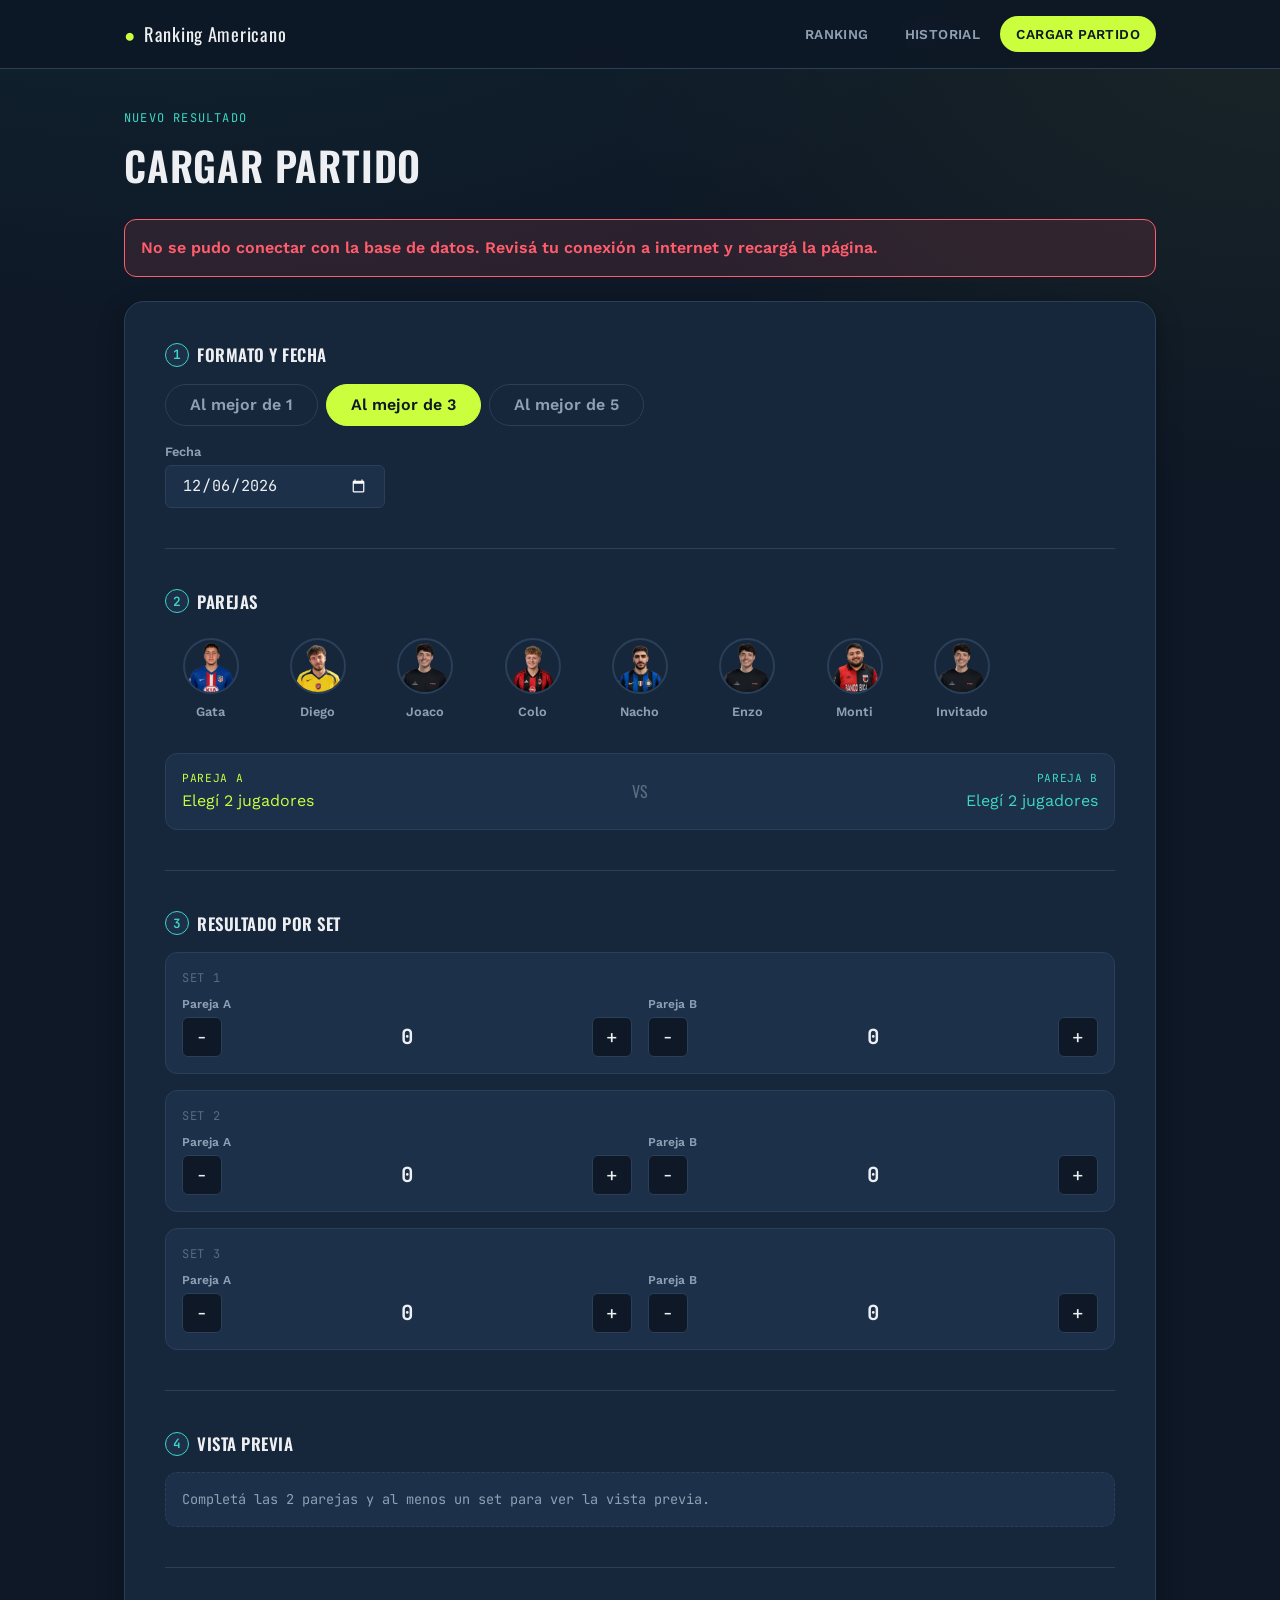
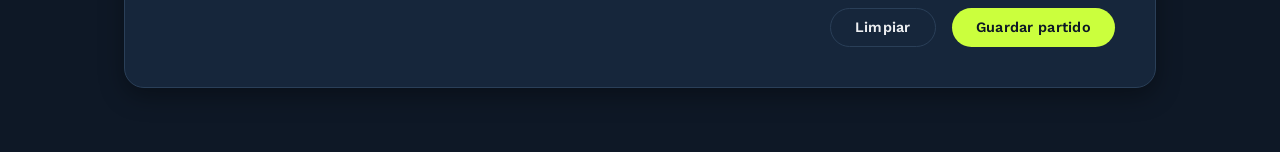
==== cargar.html @ c0297fbe "Ranking de padel con SheetDB como base de datos" ====
<!DOCTYPE html>
<html lang="es">
<head>
  <meta charset="UTF-8" />
  <meta name="viewport" content="width=device-width, initial-scale=1.0" />
  <title>Cargar Partido — Americano de Pádel</title>
  <meta name="description" content="Cargá el resultado de un partido: formato, parejas y sets. El ranking se actualiza al instante." />

  <link rel="preconnect" href="https://fonts.googleapis.com" />
  <link rel="preconnect" href="https://fonts.gstatic.com" crossorigin />
  <link href="https://fonts.googleapis.com/css2?family=Oswald:wght@500;600;700&family=Work+Sans:wght@400;500;600&family=JetBrains+Mono:wght@400;600;700&display=swap" rel="stylesheet" />
  <link rel="icon" type="image/png" href="/assets/images/favicon.png" />
  <link rel="stylesheet" href="css/reset.css" />
  <link rel="stylesheet" href="css/variables.css" />
  <link rel="stylesheet" href="css/styles.css" />
</head>
<body>

  <header class="site-header">
    <div class="container">
      <a href="index.html" class="brand"><span class="brand-mark">●</span> Ranking Americano</a>
      <button class="nav-toggle" id="nav-toggle" aria-expanded="false" aria-controls="main-nav" aria-label="Abrir menú">
        <span class="nav-toggle__bar"></span>
        <span class="nav-toggle__bar"></span>
        <span class="nav-toggle__bar"></span>
      </button>
      <nav class="main-nav" id="main-nav" aria-label="Navegación principal">
        <a href="index.html">Ranking</a>
        <a href="historial.html">Historial</a>
        <a href="cargar.html" aria-current="page">Cargar Partido</a>
      </nav>
    </div>
  </header>

  <main>
    <div class="container">
      <div class="page-header">
        <span class="eyebrow" id="page-eyebrow">Nuevo resultado</span>
        <h1 id="page-titulo">Cargar partido</h1>
      </div>

      <div id="editar-banner" class="feedback-banner" style="display:none;"></div>
      <div id="feedback-banner" class="feedback-banner" role="status"></div>

      <form class="form-card" id="form-cargar-partido" novalidate>

        <div class="form-step">
          <h2 class="form-step__title"><span class="form-step__num">1</span> Formato y fecha</h2>
          <div class="pill-group" role="radiogroup" aria-label="Formato del partido">
            <label class="pill-option">
              <input type="radio" name="formato" value="1" />
              <span>Al mejor de 1</span>
            </label>
            <label class="pill-option">
              <input type="radio" name="formato" value="3" checked />
              <span>Al mejor de 3</span>
            </label>
            <label class="pill-option">
              <input type="radio" name="formato" value="5" />
              <span>Al mejor de 5</span>
            </label>
          </div>
          <div class="field-group field-group--fecha">
            <label for="fecha-partido">Fecha</label>
            <input type="date" id="fecha-partido" />
          </div>
        </div>

        <div class="form-step">
          <h2 class="form-step__title"><span class="form-step__num">2</span> Parejas</h2>
          <div class="chips-grid" id="chips-grid" role="group" aria-label="Selección de jugadores"></div>

          <div class="parejas-resumen">
            <div class="resumen-pareja resumen-a">
              <span class="resumen-pareja__label">Pareja A</span>
              <span id="resumen-a-nombres">Elegí 2 jugadores</span>
            </div>
            <span class="resumen-vs">VS</span>
            <div class="resumen-pareja resumen-b">
              <span class="resumen-pareja__label">Pareja B</span>
              <span id="resumen-b-nombres">Elegí 2 jugadores</span>
            </div>
          </div>
        </div>

        <div class="form-step">
          <h2 class="form-step__title"><span class="form-step__num">3</span> Resultado por set</h2>
          <div class="sets-inputs" id="sets-inputs"></div>
        </div>

        <div class="form-step">
          <h2 class="form-step__title"><span class="form-step__num">4</span> Vista previa</h2>
          <div class="preview-panel" id="preview-panel">
            <span class="stat-muted">Completá las parejas y al menos un set para ver la vista previa.</span>
          </div>
        </div>

        <div class="form-actions">
          <button type="button" id="btn-limpiar" class="btn btn-secondary">Limpiar</button>
          <button type="submit" class="btn btn-primary" id="btn-guardar">Guardar partido</button>
        </div>
      </form>
    </div>
  </main>

  <script src="js/nav.js"></script>
  <script src="js/data.js"></script>
  <script src="js/elo.js"></script>
  <script src="js/partidos.js"></script>
  <script src="js/cargar.js"></script>
</body>
</html>
---- css/variables.css ----
/* ============================================
   VARIABLES — sistema de diseño "Marcador de Pádel"
   Inspirado en las paredes de vidrio y la pelota
   fluorescente de una cancha de pádel de noche.
   ============================================ */

:root {
  /* --- Color: superficies --- */
  --color-bg: #0e1826;
  --color-bg-panel: #16263b;
  --color-bg-panel-alt: #1c3049;
  --color-border: #2a3f58;

  /* --- Color: acentos --- */
  --color-ball: #cbff3d;       /* pelota de pádel */
  --color-ball-dim: #8fb32a;
  --color-glass: #3ed6c4;      /* pared de vidrio */
  --color-loss: #ff5c6c;
  --color-invitado: #5b6b80;

  /* --- Color: texto --- */
  --color-text: #edeff2;
  --color-text-muted: #8fa0b5;
  --color-text-faint: #5b6b80;

  /* --- Tipografía --- */
  --font-display: "Oswald", "Arial Narrow", sans-serif;
  --font-body: "Work Sans", system-ui, sans-serif;
  --font-mono: "JetBrains Mono", "Courier New", monospace;

  /* --- Radios --- */
  --radius-sm: 6px;
  --radius-md: 12px;
  --radius-lg: 20px;
  --radius-full: 999px;

  /* --- Espaciados --- */
  --space-1: 4px;
  --space-2: 8px;
  --space-3: 16px;
  --space-4: 24px;
  --space-5: 40px;
  --space-6: 64px;

  /* --- Sombra --- */
  --shadow-panel: 0 8px 24px rgba(0, 0, 0, 0.35);

  /* --- Transición --- */
  --ease: cubic-bezier(0.4, 0, 0.2, 1);
}
---- css/styles.css ----
/* ============================================
   ESTILOS GENERALES
   ============================================ */

body {
  background: var(--color-bg);
  background-image:
    radial-gradient(ellipse 900px 500px at 15% -10%, rgba(62, 214, 196, 0.08), transparent),
    radial-gradient(ellipse 700px 500px at 100% 0%, rgba(203, 255, 61, 0.06), transparent);
  color: var(--color-text);
  font-family: var(--font-body);
}

.container {
  max-width: 1080px;
  margin: 0 auto;
  padding: 0 var(--space-4);
}

h1, h2, h3 {
  font-family: var(--font-display);
  text-transform: uppercase;
  letter-spacing: 0.02em;
  font-weight: 600;
}

/* ============================================
   NAVEGACIÓN
   ============================================ */

.site-header {
  position: sticky;
  top: 0;
  z-index: 10;
  background: rgba(14, 24, 38, 0.9);
  backdrop-filter: blur(8px);
  border-bottom: 1px solid var(--color-border);
}

.site-header .container {
  display: flex;
  align-items: center;
  justify-content: space-between;
  gap: var(--space-4);
  padding-top: var(--space-3);
  padding-bottom: var(--space-3);
  position: relative;
}

.brand {
  display: flex;
  align-items: baseline;
  gap: var(--space-2);
  font-family: var(--font-display);
  font-size: 1.15rem;
  letter-spacing: 0.04em;
}

.brand .brand-mark {
  color: var(--color-ball);
}

.main-nav {
  display: flex;
  gap: var(--space-1);
}

.main-nav a {
  display: block;
  padding: var(--space-2) var(--space-3);
  border-radius: var(--radius-full);
  font-size: 0.85rem;
  font-weight: 600;
  letter-spacing: 0.03em;
  text-transform: uppercase;
  color: var(--color-text-muted);
  transition: color 0.2s var(--ease), background 0.2s var(--ease);
}

.main-nav a:hover {
  color: var(--color-text);
}

.main-nav a[aria-current="page"] {
  color: var(--color-bg);
  background: var(--color-ball);
}

/* --- Botón hamburguesa (solo visible en mobile, ver media query) --- */

.nav-toggle {
  display: none;
  flex-direction: column;
  justify-content: center;
  gap: 5px;
  width: 40px;
  height: 40px;
  border-radius: var(--radius-sm);
  flex-shrink: 0;
}

.nav-toggle__bar {
  display: block;
  width: 20px;
  height: 2px;
  background: var(--color-text);
  margin: 0 auto;
  transition: transform 0.2s var(--ease), opacity 0.2s var(--ease);
}

.nav-toggle--activo .nav-toggle__bar:nth-child(1) {
  transform: translateY(7px) rotate(45deg);
}

.nav-toggle--activo .nav-toggle__bar:nth-child(2) {
  opacity: 0;
}

.nav-toggle--activo .nav-toggle__bar:nth-child(3) {
  transform: translateY(-7px) rotate(-45deg);
}

/* ============================================
   PÁGINA — encabezado de sección
   ============================================ */

.page-header {
  padding: var(--space-5) 0 var(--space-4);
}

.page-header .eyebrow {
  display: block;
  font-family: var(--font-mono);
  font-size: 0.75rem;
  letter-spacing: 0.1em;
  text-transform: uppercase;
  color: var(--color-glass);
  margin-bottom: var(--space-2);
}

.page-header h1 {
  font-size: clamp(1.8rem, 4vw, 2.5rem);
}

.page-header p {
  margin-top: var(--space-2);
  color: var(--color-text-muted);
  max-width: 60ch;
}

main {
  padding-bottom: var(--space-6);
}

/* ============================================
   RANKING — tabla
   ============================================ */

.table-scroll {
  overflow-x: auto;
  border: 1px solid var(--color-border);
  border-radius: var(--radius-lg);
  background: var(--color-bg-panel);
  box-shadow: var(--shadow-panel);
}

.ranking-table {
  min-width: 720px;
}

.ranking-table th,
.ranking-table td {
  padding: var(--space-3);
  text-align: left;
  white-space: nowrap;
}

.ranking-table thead th {
  font-family: var(--font-mono);
  font-size: 0.7rem;
  letter-spacing: 0.08em;
  text-transform: uppercase;
  color: var(--color-text-faint);
  border-bottom: 1px solid var(--color-border);
}

.ranking-table thead th[data-criterio] {
  cursor: pointer;
  user-select: none;
  transition: color 0.15s var(--ease);
}

.ranking-table thead th[data-criterio]:hover {
  color: var(--color-text);
}

.ranking-table thead th[data-criterio]:focus-visible {
  outline: 2px solid var(--color-glass);
  outline-offset: -2px;
}

.ranking-table thead th[data-criterio]::after {
  content: "";
  display: inline-block;
  margin-left: 4px;
}

.ranking-table thead th[data-criterio][aria-sort="descending"]::after {
  content: "▾";
  color: var(--color-ball);
}

.ranking-table thead th[data-criterio][aria-sort="ascending"]::after {
  content: "▴";
  color: var(--color-ball);
}

.ranking-table thead th.th-activo {
  color: var(--color-text);
}

.ranking-table tbody tr {
  border-bottom: 1px solid var(--color-border);
  transition: background 0.15s var(--ease);
}

.ranking-table tbody tr:last-child {
  border-bottom: none;
}

.ranking-table tbody tr:hover {
  background: var(--color-bg-panel-alt);
}

.ranking-table tbody tr.pos-1 { border-left: 3px solid var(--color-ball); }
.ranking-table tbody tr.pos-2 { border-left: 3px solid var(--color-glass); }
.ranking-table tbody tr.pos-3 { border-left: 3px solid var(--color-text-faint); }

.pos-num {
  font-family: var(--font-display);
  font-size: 1.3rem;
  color: var(--color-text-faint);
}

.pos-1 .pos-num { color: var(--color-ball); }
.pos-2 .pos-num { color: var(--color-glass); }

.player-cell {
  display: flex;
  align-items: center;
  gap: var(--space-3);
}

.avatar {
  width: 34px;
  height: 34px;
  border-radius: var(--radius-full);
  border: 1.5px solid var(--color-border);
  flex-shrink: 0;
  object-fit: cover;
}

.ranking-table .avatar {
  width: 80px;
  height: 80px;
  border-width: 3px;
}

.ranking-table tbody tr.pos-1 .avatar {
  border-color: var(--color-ball);
  box-shadow: 0 0 0 3px rgba(203, 255, 61, 0.15);
}

.ranking-table tbody tr.pos-2 .avatar {
  border-color: var(--color-glass);
  box-shadow: 0 0 0 3px rgba(62, 214, 196, 0.12);
}

.ranking-table tbody tr.pos-3 .avatar {
  border-color: var(--color-text-faint);
}

.player-name {
  font-weight: 600;
  font-size: 1.05rem;
}

.elo-value {
  font-family: var(--font-mono);
  font-size: 1.1rem;
  font-weight: 700;
  color: var(--color-ball);
}

.stat-muted {
  font-family: var(--font-mono);
  color: var(--color-text-muted);
}

.forma-dots {
  display: flex;
  gap: 3px;
}

.forma-dot {
  width: 8px;
  height: 8px;
  border-radius: var(--radius-full);
  background: transparent;
  border: 1.5px solid var(--color-text-faint);
}

.forma-dot.win {
  background: var(--color-ball);
  border-color: var(--color-ball);
}

.forma-dot.loss {
  background: var(--color-loss);
  border-color: var(--color-loss);
}

.empty-state {
  padding: var(--space-5);
  text-align: center;
  color: var(--color-text-muted);
}

/* ============================================
   BOTONES
   ============================================ */

.btn {
  display: inline-flex;
  align-items: center;
  justify-content: center;
  gap: var(--space-2);
  padding: var(--space-2) var(--space-4);
  border-radius: var(--radius-full);
  font-weight: 600;
  font-size: 0.9rem;
  letter-spacing: 0.02em;
  transition: transform 0.15s var(--ease), opacity 0.15s var(--ease);
}

.btn:active {
  transform: scale(0.97);
}

.btn-primary {
  background: var(--color-ball);
  color: #0e1826;
}

.btn-primary:hover {
  opacity: 0.9;
}

.btn-primary:disabled {
  background: var(--color-border);
  color: var(--color-text-faint);
  cursor: not-allowed;
}

.btn-secondary {
  background: transparent;
  border: 1.5px solid var(--color-border);
  color: var(--color-text);
}

.btn-secondary:hover {
  border-color: var(--color-glass);
  color: var(--color-glass);
}

.btn-ghost {
  color: var(--color-text-muted);
  padding: var(--space-2) var(--space-2);
}

.btn-ghost:hover {
  color: var(--color-text);
}

/* ============================================
   HISTORIAL — tarjetas de partido
   ============================================ */

.match-list {
  display: flex;
  flex-direction: column;
  gap: var(--space-3);
}

.historial-container {
  display: flex;
  flex-direction: column;
  gap: var(--space-5);
}

.match-day-group__titulo {
  font-family: var(--font-mono);
  font-size: 0.8rem;
  font-weight: 600;
  text-transform: uppercase;
  letter-spacing: 0.05em;
  color: var(--color-text-muted);
  margin-bottom: var(--space-3);
  padding-bottom: var(--space-2);
  border-bottom: 1px solid var(--color-border);
}

.match-card__editado {
  color: var(--color-glass);
  font-style: italic;
}

.match-card__actions {
  display: flex;
  justify-content: flex-end;
  gap: var(--space-2);
  margin-top: var(--space-2);
  padding-top: var(--space-2);
  border-top: 1px solid var(--color-border);
}

.match-card {
  background: var(--color-bg-panel);
  border: 1px solid var(--color-border);
  border-radius: var(--radius-md);
  padding: var(--space-3) var(--space-4);
}

.match-card__meta {
  display: flex;
  justify-content: space-between;
  align-items: center;
  margin-bottom: var(--space-3);
  font-family: var(--font-mono);
  font-size: 0.75rem;
  color: var(--color-text-faint);
  letter-spacing: 0.05em;
  text-transform: uppercase;
}

.match-rows {
  display: flex;
  flex-direction: column;
}

.match-row {
  display: flex;
  align-items: center;
  flex-wrap: wrap;
  gap: var(--space-2) var(--space-3);
  padding: var(--space-2) 0;
  border-left: 3px solid transparent;
  padding-left: var(--space-2);
}

.match-row + .match-row {
  border-top: 1px solid var(--color-border);
}

.match-row--ganadora {
  border-left-color: var(--color-ball);
}

.match-row__team {
  display: flex;
  align-items: center;
  gap: var(--space-2);
  min-width: 140px;
  flex: 1 1 160px;
}

.match-row__avatars {
  display: flex;
  flex-shrink: 0;
}

.match-row__avatars .avatar {
  width: 26px;
  height: 26px;
}

.match-row__avatars .avatar:not(:first-child) {
  margin-left: -8px;
  border-color: var(--color-bg-panel);
}

.match-row__names {
  font-weight: 600;
  font-size: 0.9rem;
}

.match-row--ganadora .match-row__names {
  color: var(--color-ball);
}

.match-row__sets {
  display: flex;
  gap: 6px;
  flex-shrink: 0;
}

.set-chip {
  min-width: 26px;
  text-align: center;
  padding: 3px 6px;
  border-radius: var(--radius-sm);
  background: var(--color-bg-panel-alt);
  border: 1px solid var(--color-border);
  font-family: var(--font-mono);
  font-size: 0.85rem;
  color: var(--color-text-muted);
}

.set-chip--ganado {
  color: var(--color-text);
  font-weight: 700;
  border-color: var(--color-text-faint);
}

.match-row__total {
  min-width: 20px;
  text-align: center;
  font-family: var(--font-display);
  font-size: 1.1rem;
  color: var(--color-text-faint);
  flex-shrink: 0;
}

.match-row--ganadora .match-row__total {
  color: var(--color-ball);
}

.match-row__delta {
  margin-left: auto;
  font-family: var(--font-mono);
  font-size: 0.8rem;
  color: var(--color-text-muted);
  flex-shrink: 0;
}

.match-row__delta.up {
  color: var(--color-ball);
}

.match-row__delta.down {
  color: var(--color-loss);
}

/* ============================================
   CARGADOR DE PARTIDOS — formulario por pasos
   ============================================ */

.form-card {
  background: var(--color-bg-panel);
  border: 1px solid var(--color-border);
  border-radius: var(--radius-lg);
  box-shadow: var(--shadow-panel);
  padding: var(--space-5);
}

.form-step {
  padding-bottom: var(--space-5);
  margin-bottom: var(--space-5);
  border-bottom: 1px solid var(--color-border);
}

.form-step:last-of-type {
  border-bottom: none;
  margin-bottom: 0;
  padding-bottom: 0;
}

.form-step__title {
  display: flex;
  align-items: center;
  gap: var(--space-2);
  font-family: var(--font-display);
  font-size: 1.05rem;
  text-transform: uppercase;
  letter-spacing: 0.03em;
  margin-bottom: var(--space-3);
}

.form-step__num {
  display: inline-flex;
  align-items: center;
  justify-content: center;
  width: 24px;
  height: 24px;
  border-radius: var(--radius-full);
  background: var(--color-bg-panel-alt);
  border: 1px solid var(--color-glass);
  color: var(--color-glass);
  font-family: var(--font-mono);
  font-size: 0.8rem;
}

.pill-group {
  display: flex;
  gap: var(--space-2);
  flex-wrap: wrap;
}

.pill-option input {
  position: absolute;
  opacity: 0;
  pointer-events: none;
}

.pill-option span {
  display: inline-block;
  padding: var(--space-2) var(--space-4);
  border-radius: var(--radius-full);
  border: 1.5px solid var(--color-border);
  color: var(--color-text-muted);
  font-weight: 600;
  cursor: pointer;
  transition: all 0.15s var(--ease);
}

.pill-option input:checked + span {
  border-color: var(--color-ball);
  color: var(--color-bg);
  background: var(--color-ball);
}

.step-hint {
  margin-bottom: var(--space-3);
  display: block;
}

.field-group {
  display: flex;
  flex-direction: column;
  gap: var(--space-1);
}

.field-group label {
  font-size: 0.8rem;
  color: var(--color-text-muted);
  font-weight: 600;
}

.field-group input[type="date"] {
  color-scheme: dark;
  background: var(--color-bg-panel-alt);
  border: 1.5px solid var(--color-border);
  border-radius: var(--radius-sm);
  padding: var(--space-2) var(--space-3);
  color: var(--color-text);
  font-family: var(--font-mono);
  font-size: 0.95rem;
  max-width: 220px;
}

.field-group input[type="date"]:focus-visible {
  outline: 2px solid var(--color-glass);
  border-color: var(--color-glass);
}

.field-group--fecha {
  margin-top: var(--space-3);
}

a:focus-visible,
button:focus-visible,
.jugador-chip:focus-visible {
  outline: 2px solid var(--color-glass);
  outline-offset: 2px;
}

/* --- Chips de selección de jugadores --- */

.chips-grid {
  display: grid;
  grid-template-columns: repeat(auto-fill, minmax(84px, 1fr));
  gap: var(--space-3);
  margin-bottom: var(--space-4);
}

.jugador-chip {
  display: flex;
  flex-direction: column;
  align-items: center;
  gap: var(--space-2);
  padding: var(--space-2);
  border-radius: var(--radius-md);
  transition: transform 0.15s var(--ease), opacity 0.15s var(--ease);
}

.jugador-chip:active {
  transform: scale(0.95);
}

.jugador-chip:disabled {
  opacity: 0.3;
  cursor: not-allowed;
}

.chip-avatar-wrap {
  position: relative;
}

.chip-avatar {
  width: 56px;
  height: 56px;
  border-radius: var(--radius-full);
  border: 2px solid var(--color-border);
  transition: border-color 0.15s var(--ease);
}

.jugador-chip.chip-a .chip-avatar {
  border-color: var(--color-ball);
}

.jugador-chip.chip-b .chip-avatar {
  border-color: var(--color-glass);
}

.chip-badge {
  position: absolute;
  top: -4px;
  right: -6px;
  font-family: var(--font-mono);
  font-size: 0.6rem;
  font-weight: 700;
  padding: 2px 5px;
  border-radius: var(--radius-full);
  background: var(--color-bg);
  color: var(--color-text);
}

.jugador-chip.chip-a .chip-badge {
  background: var(--color-ball);
  color: var(--color-bg);
}

.jugador-chip.chip-b .chip-badge {
  background: var(--color-glass);
  color: var(--color-bg);
}

.chip-nombre {
  font-size: 0.8rem;
  font-weight: 600;
  color: var(--color-text-muted);
}

.jugador-chip.chip-a .chip-nombre,
.jugador-chip.chip-b .chip-nombre {
  color: var(--color-text);
}

.parejas-resumen {
  display: grid;
  grid-template-columns: 1fr auto 1fr;
  align-items: center;
  gap: var(--space-3);
  background: var(--color-bg-panel-alt);
  border: 1px solid var(--color-border);
  border-radius: var(--radius-md);
  padding: var(--space-3);
}

.resumen-pareja {
  display: flex;
  flex-direction: column;
  gap: 2px;
}

.resumen-b {
  text-align: right;
}

.resumen-pareja__label {
  font-family: var(--font-mono);
  font-size: 0.7rem;
  text-transform: uppercase;
  letter-spacing: 0.06em;
  color: var(--color-text-faint);
}

.resumen-a #resumen-a-nombres,
.resumen-a .resumen-pareja__label {
  color: var(--color-ball);
}

.resumen-b #resumen-b-nombres,
.resumen-b .resumen-pareja__label {
  color: var(--color-glass);
}

.resumen-vs {
  font-family: var(--font-display);
  color: var(--color-text-faint);
}

/* --- Sets con steppers --- */

.sets-inputs {
  display: flex;
  flex-direction: column;
  gap: var(--space-3);
}

.set-card {
  background: var(--color-bg-panel-alt);
  border: 1px solid var(--color-border);
  border-radius: var(--radius-md);
  padding: var(--space-3);
}

.set-card--bloqueado {
  opacity: 0.55;
  border-style: dashed;
}

.set-card__label {
  display: block;
  font-family: var(--font-mono);
  font-size: 0.75rem;
  text-transform: uppercase;
  letter-spacing: 0.06em;
  color: var(--color-text-faint);
  margin-bottom: var(--space-2);
}

.set-card__definido {
  display: block;
  font-size: 0.85rem;
  color: var(--color-text-muted);
  font-style: italic;
}

.stepper-row {
  display: grid;
  grid-template-columns: 1fr 1fr;
  gap: var(--space-3);
}

.stepper {
  display: flex;
  flex-direction: column;
  gap: var(--space-1);
}

.stepper__equipo {
  font-size: 0.75rem;
  font-weight: 600;
  color: var(--color-text-muted);
}

.stepper__controles {
  display: flex;
  align-items: center;
  gap: var(--space-2);
}

.stepper__btn {
  width: 40px;
  height: 40px;
  flex-shrink: 0;
  border-radius: var(--radius-sm);
  background: var(--color-bg);
  border: 1.5px solid var(--color-border);
  color: var(--color-text);
  font-size: 1.2rem;
  font-family: var(--font-mono);
  display: flex;
  align-items: center;
  justify-content: center;
  transition: border-color 0.15s var(--ease), color 0.15s var(--ease);
}

.stepper__btn:hover {
  border-color: var(--color-glass);
  color: var(--color-glass);
}

.stepper__btn:active {
  transform: scale(0.93);
}

.stepper__valor {
  flex: 1;
  text-align: center;
  font-family: var(--font-mono);
  font-size: 1.3rem;
  font-weight: 700;
}

.preview-panel {
  background: var(--color-bg-panel-alt);
  border: 1px dashed var(--color-border);
  border-radius: var(--radius-md);
  padding: var(--space-3);
  font-family: var(--font-mono);
  font-size: 0.85rem;
  color: var(--color-text-muted);
  min-height: 48px;
}

.preview-panel .preview-row {
  display: flex;
  justify-content: space-between;
  padding: 2px 0;
}

.preview-panel strong {
  color: var(--color-text);
}

.form-actions {
  display: flex;
  gap: var(--space-3);
  justify-content: flex-end;
  margin-top: var(--space-4);
}

.feedback-banner {
  padding: var(--space-3);
  border-radius: var(--radius-md);
  margin-bottom: var(--space-4);
  font-weight: 600;
  display: none;
}

.feedback-banner.show {
  display: block;
}

.feedback-banner.success {
  background: rgba(203, 255, 61, 0.12);
  border: 1px solid var(--color-ball);
  color: var(--color-ball);
}

.feedback-banner.error {
  background: rgba(255, 92, 108, 0.12);
  border: 1px solid var(--color-loss);
  color: var(--color-loss);
}

.feedback-banner.info {
  background: rgba(62, 214, 196, 0.1);
  border: 1px solid var(--color-glass);
  color: var(--color-glass);
}

.feedback-banner.info a {
  text-decoration: underline;
  font-weight: 700;
}

.btn-sm {
  padding: var(--space-1) var(--space-3);
  font-size: 0.75rem;
}

/* ============================================
   RESPONSIVE
   ============================================ */

@media (max-width: 640px) {
  .nav-toggle {
    display: flex;
  }

  .main-nav {
    display: none;
    position: absolute;
    top: 100%;
    left: 0;
    right: 0;
    flex-direction: column;
    gap: var(--space-1);
    background: var(--color-bg-panel);
    border: 1px solid var(--color-border);
    border-top: none;
    border-radius: 0 0 var(--radius-md) var(--radius-md);
    padding: var(--space-2);
    box-shadow: var(--shadow-panel);
    z-index: 20;
  }

  .main-nav.nav-open {
    display: flex;
  }

  .main-nav a {
    text-align: center;
  }

  .match-row__delta {
    margin-left: 0;
    flex-basis: 100%;
  }
  .chips-grid {
    grid-template-columns: repeat(auto-fill, minmax(68px, 1fr));
    gap: var(--space-2);
  }
  .chip-avatar {
    width: 48px;
    height: 48px;
  }
  .parejas-resumen {
    grid-template-columns: 1fr;
    text-align: left;
    gap: var(--space-2);
  }
  .resumen-b {
    text-align: left;
  }
  .resumen-vs {
    display: none;
  }
  .stepper-row {
    grid-template-columns: 1fr;
    gap: var(--space-2);
  }
  .form-card {
    padding: var(--space-3);
  }
}
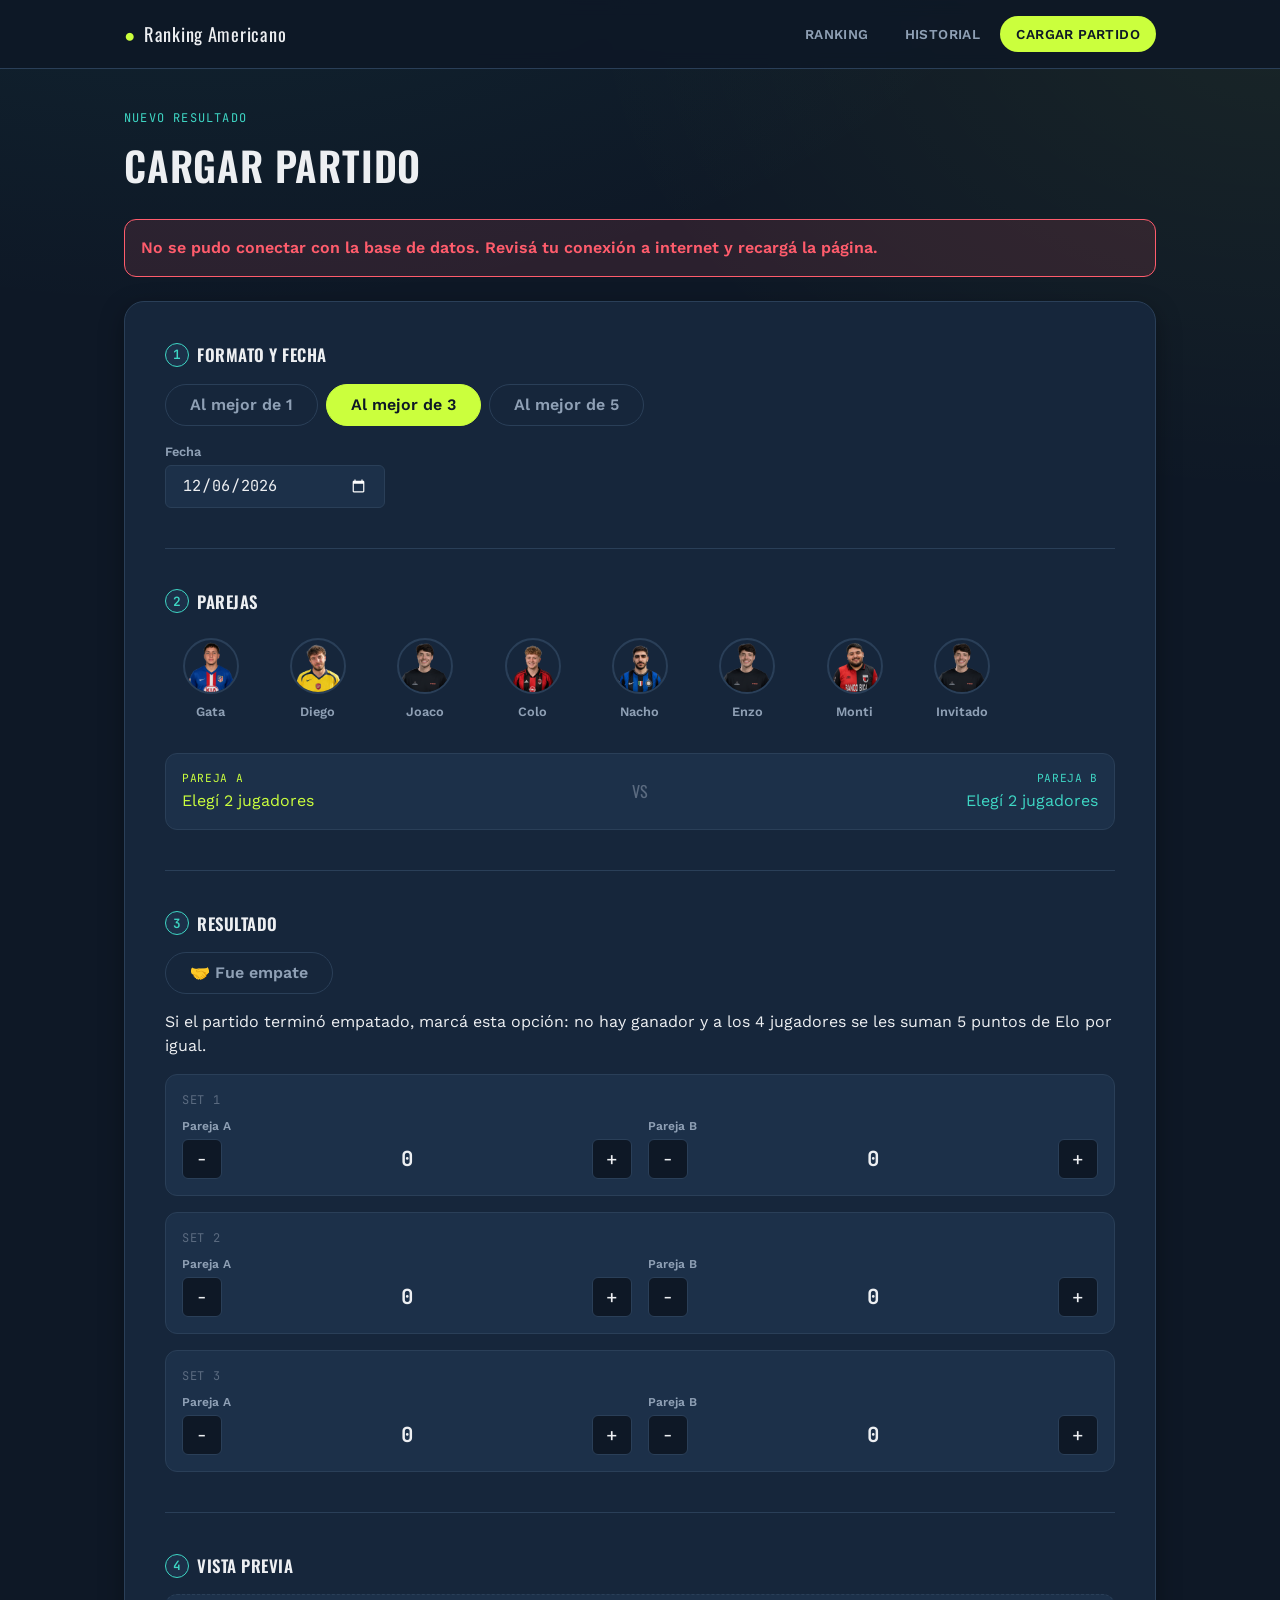
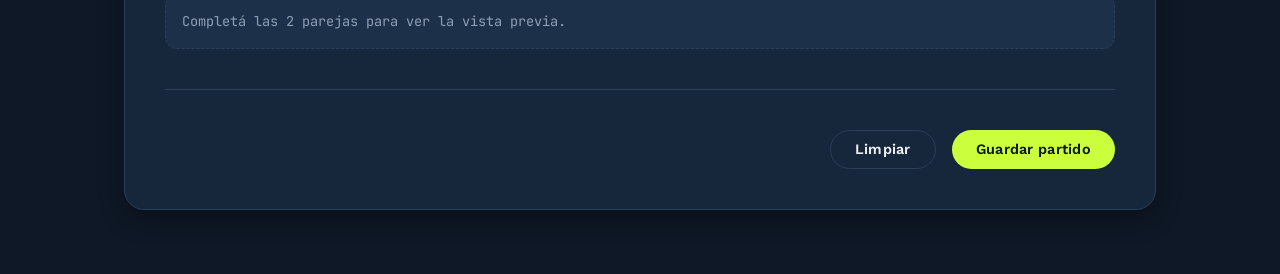
==== commit 94b47e1e: "se agregó la opción del empate" ====
--- a/cargar.html
+++ b/cargar.html
@@ -84,7 +84,12 @@
         </div>
 
         <div class="form-step">
-          <h2 class="form-step__title"><span class="form-step__num">3</span> Resultado por set</h2>
+          <h2 class="form-step__title"><span class="form-step__num">3</span> Resultado</h2>
+          <label class="pill-option pill-option--empate">
+            <input type="checkbox" id="check-empate" />
+            <span>🤝 Fue empate</span>
+          </label>
+          <span class="step-hint" id="empate-hint">Si el partido terminó empatado, marcá esta opción: no hay ganador y a los 4 jugadores se les suman 5 puntos de Elo por igual.</span>
           <div class="sets-inputs" id="sets-inputs"></div>
         </div>
 
--- a/css/styles.css
+++ b/css/styles.css
@@ -320,6 +320,11 @@
   border-color: var(--color-loss);
 }
 
+.forma-dot.draw {
+  background: var(--color-glass);
+  border-color: var(--color-glass);
+}
+
 .empty-state {
   padding: var(--space-5);
   text-align: center;
@@ -629,8 +634,23 @@
   background: var(--color-ball);
 }
 
+.pill-option--empate {
+  margin-bottom: var(--space-3);
+}
+
+.pill-option--empate input:checked + span {
+  border-color: var(--color-glass);
+  color: var(--color-bg);
+  background: var(--color-glass);
+}
+
+.match-card--empate {
+  border-color: var(--color-glass);
+}
+
 .step-hint {
   margin-bottom: var(--space-3);
+  margin-top: var(--space-3);
   display: block;
 }
 
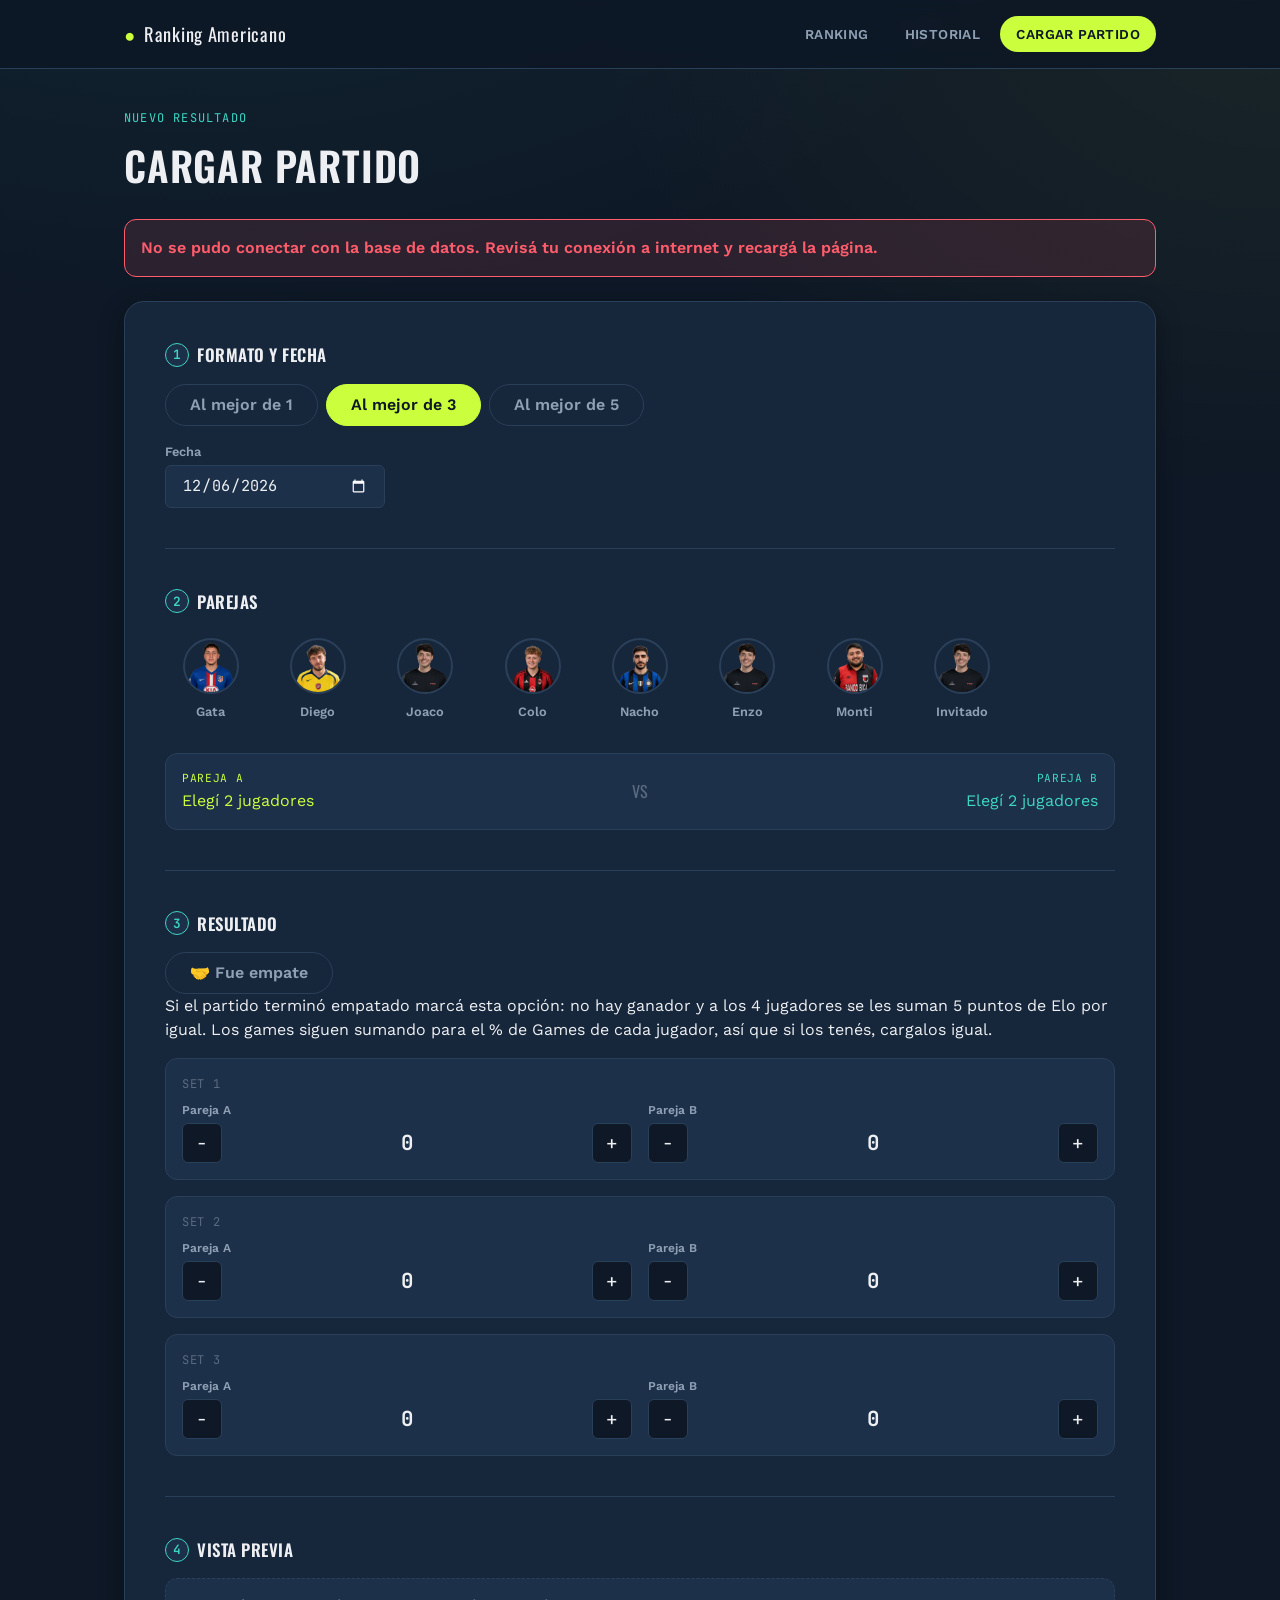
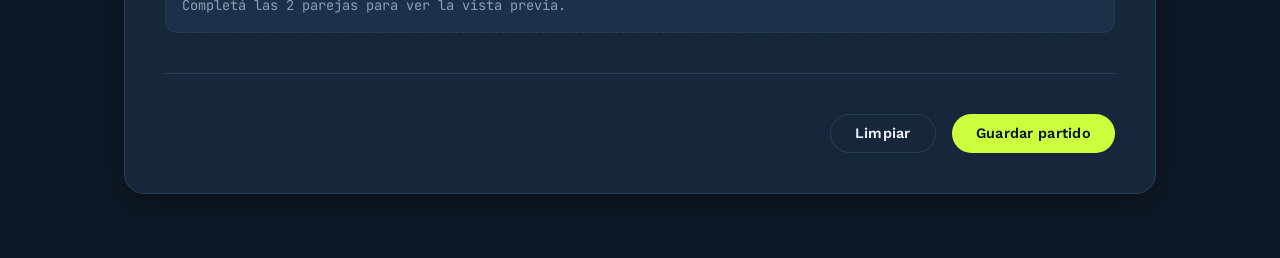
==== commit 84d879cf: "." ====
--- a/cargar.html
+++ b/cargar.html
@@ -89,7 +89,7 @@
             <input type="checkbox" id="check-empate" />
             <span>🤝 Fue empate</span>
           </label>
-          <span class="step-hint" id="empate-hint">Si el partido terminó empatado, marcá esta opción: no hay ganador y a los 4 jugadores se les suman 5 puntos de Elo por igual.</span>
+          <span class="step-hint" id="empate-hint">Si el partido terminó empatado marcá esta opción: no hay ganador y a los 4 jugadores se les suman 5 puntos de Elo por igual. Los games siguen sumando para el % de Games de cada jugador, así que si los tenés, cargalos igual.</span>
           <div class="sets-inputs" id="sets-inputs"></div>
         </div>
 
--- a/css/styles.css
+++ b/css/styles.css
@@ -165,7 +165,30 @@
 }
 
 .ranking-table {
-  min-width: 720px;
+  min-width: 980px;
+  table-layout: fixed;
+}
+
+/* Anchos fijos por columna. Con table-layout:fixed el ancho de cada
+   columna sale de acá (no del contenido), lo que evita un bug de WebKit
+   (Safari/iOS) donde un `display:flex` dentro de un <td> hace que el
+   cálculo automático de columnas falle y el texto de columnas vecinas
+   quede superpuesto. */
+.ranking-table col.col-pos { width: 60px; }
+.ranking-table col.col-jugador { width: 240px; }
+.ranking-table col.col-elo { width: 90px; }
+.ranking-table col.col-pj,
+.ranking-table col.col-pg,
+.ranking-table col.col-pp,
+.ranking-table col.col-pe { width: 64px; }
+.ranking-table col.col-pctv,
+.ranking-table col.col-pctg { width: 110px; }
+.ranking-table col.col-forma { width: 110px; }
+
+.ranking-table th,
+.ranking-table td {
+  overflow: hidden;
+  text-overflow: ellipsis;
 }
 
 .ranking-table th,
@@ -249,6 +272,16 @@
   display: flex;
   align-items: center;
   gap: var(--space-3);
+  min-width: 0;
+}
+
+.player-name {
+  font-weight: 600;
+  font-size: 1.05rem;
+  overflow: hidden;
+  text-overflow: ellipsis;
+  white-space: nowrap;
+  min-width: 0;
 }
 
 .avatar {
@@ -278,11 +311,6 @@
 
 .ranking-table tbody tr.pos-3 .avatar {
   border-color: var(--color-text-faint);
-}
-
-.player-name {
-  font-weight: 600;
-  font-size: 1.05rem;
 }
 
 .elo-value {
@@ -650,7 +678,6 @@
 
 .step-hint {
   margin-bottom: var(--space-3);
-  margin-top: var(--space-3);
   display: block;
 }
 
